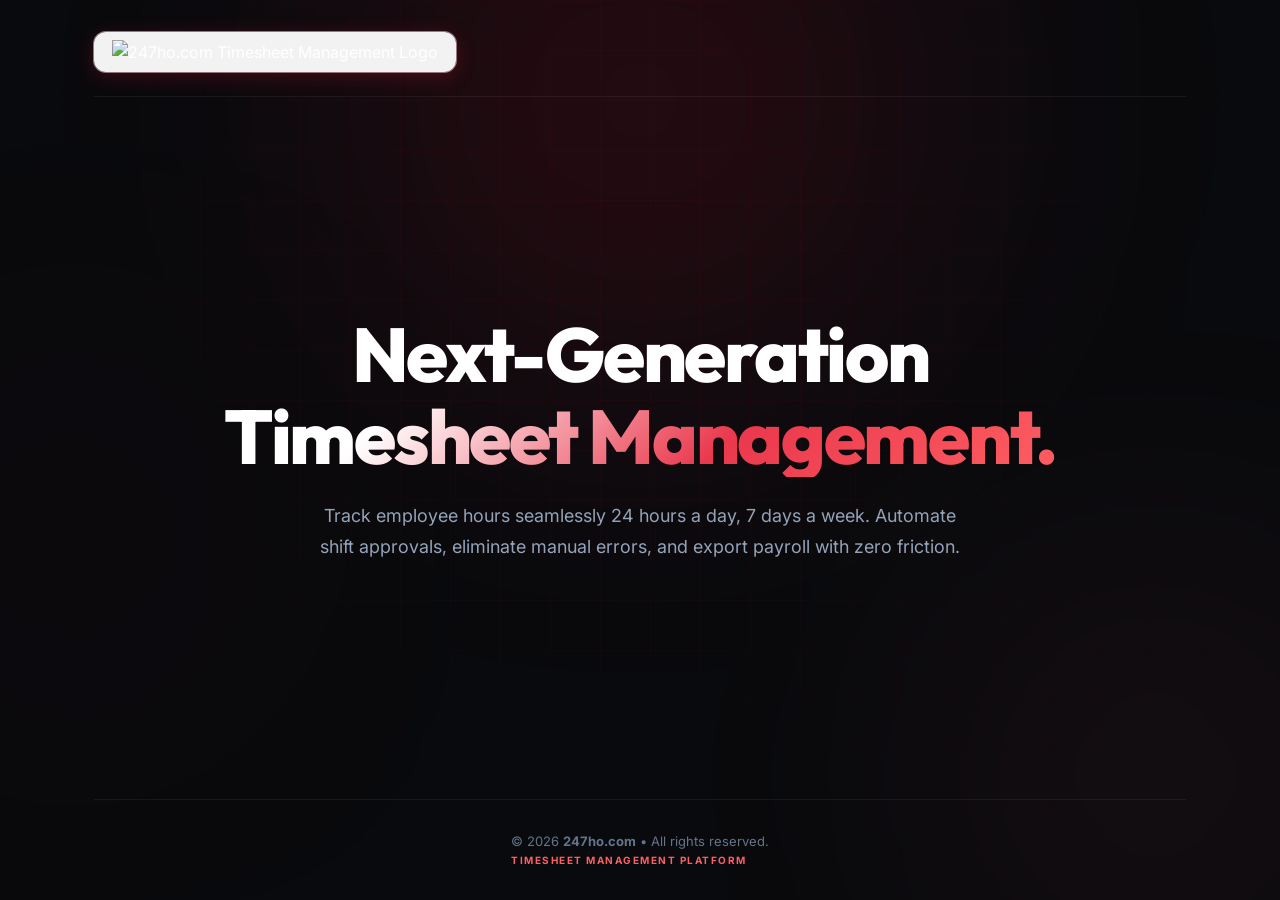
==== index.html @ 97508dcb "Update index.html" ====
<!DOCTYPE html>
<html lang="en">

<head>
  <meta charset="UTF-8" />
  <meta name="viewport" content="width=device-width, initial-scale=1.0" />
  <meta name="description"
    content="247ho.com - Modern 24/7 Timesheet Management and Automated Time Tracking Platform. Coming Soon." />
  <title>247ho.com | 24/7 Timesheet Management</title>

  <!-- Google Fonts: Outfit & Inter -->
  <link rel="preconnect" href="https://fonts.googleapis.com">
  <link rel="preconnect" href="https://fonts.gstatic.com" crossorigin>
  <link
    href="https://fonts.googleapis.com/css2?family=Inter:wght@400;500;600;700&family=Outfit:wght@500;600;700;800;900&display=swap"
    rel="stylesheet">

  <link rel="stylesheet" href="style.css" />
</head>

<body>

  <!-- Ambient Glowing Background & Grid -->
  <div class="background" aria-hidden="true">
    <div class="glow glow-1"></div>
    <div class="glow glow-2"></div>
    <div class="glow glow-3"></div>
    <div class="grid"></div>
  </div>

  <main class="container">

    <!-- Header / Brand Logo -->
    <header class="header">
      <div class="logo-container">
        <img src="Logo.png" alt="247ho.com Timesheet Management Logo" class="brand-logo-img" />
      </div>
    </header>

    <!-- Hero Content -->
    <section class="hero">
      <h1>
        Next-Generation <br />
        <span class="gradient-text">Timesheet Management.</span>
      </h1>

      <p class="description">
        Track employee hours seamlessly 24 hours a day, 7 days a week. Automate shift approvals, eliminate manual
        errors, and export payroll with zero friction.
      </p>

    </section>

    <!-- Footer -->
    <footer>
      <div class="footer-brand">
        <p>© 2026 <strong>247ho.com</strong> • All rights reserved.</p>
        <span class="footer-tagline">TIMESHEET MANAGEMENT PLATFORM</span>
      </div>
    </footer>

  </main>
</body>

</html>
---- style.css ----
@import url('https://fonts.googleapis.com/css2?family=Inter:wght@400;500;600;700&family=Outfit:wght@500;600;700;800;900&display=swap');

:root {
  /* Brand Color System derived from 247HQ Logo */
  --primary-red: #E51937;
  --dark-red: #B80C22;
  --bright-red: #FF2E4D;
  --coral-gradient-start: #D31027;
  --coral-gradient-mid: #EA384D;
  --coral-gradient-end: #FF5E62;

  /* Theme Colors */
  --bg-main: #090A0D;
  --bg-card: rgba(18, 20, 26, 0.75);
  --bg-card-hover: rgba(28, 31, 40, 0.85);
  --border-subtle: rgba(229, 25, 55, 0.2);
  --border-glow: rgba(255, 94, 98, 0.4);

  --text-main: #FFFFFF;
  --text-muted: #94A3B8;
  --text-subtle: #64748B;

  /* Typography */
  --font-heading: 'Outfit', -apple-system, BlinkMacSystemFont, sans-serif;
  --font-body: 'Inter', -apple-system, BlinkMacSystemFont, sans-serif;
}

* {
  margin: 0;
  padding: 0;
  box-sizing: border-box;
}

html,
body {
  width: 100%;
  min-height: 100%;
}

body {
  font-family: var(--font-body);
  background-color: var(--bg-main);
  color: var(--text-main);
  overflow-x: hidden;
  line-height: 1.5;
  -webkit-font-smoothing: antialiased;
}

/* ==========================================================================
   Background Animation & Ambient Glow Effects
   ========================================================================== */

.background {
  position: fixed;
  inset: 0;
  z-index: 0;
  overflow: hidden;
  pointer-events: none;
}

.grid {
  position: absolute;
  inset: 0;
  background-image:
    linear-gradient(rgba(229, 25, 55, 0.04) 1px, transparent 1px),
    linear-gradient(90deg, rgba(229, 25, 55, 0.04) 1px, transparent 1px);
  background-size: 50px 50px;
  mask-image: radial-gradient(circle at 50% 30%, black 20%, transparent 80%);
  -webkit-mask-image: radial-gradient(circle at 50% 30%, black 20%, transparent 80%);
}

.glow {
  position: absolute;
  border-radius: 50%;
  filter: blur(140px);
  pointer-events: none;
}

.glow-1 {
  width: 600px;
  height: 600px;
  background: radial-gradient(circle, rgba(229, 25, 55, 0.28) 0%, rgba(211, 16, 39, 0.05) 70%);
  top: -200px;
  left: 50%;
  transform: translateX(-50%);
  animation: pulseGlow 8s ease-in-out infinite alternate;
}

.glow-2 {
  width: 450px;
  height: 450px;
  background: radial-gradient(circle, rgba(255, 94, 98, 0.18) 0%, transparent 70%);
  right: -100px;
  bottom: -100px;
}

.glow-3 {
  width: 350px;
  height: 350px;
  background: radial-gradient(circle, rgba(184, 12, 34, 0.15) 0%, transparent 70%);
  left: -100px;
  top: 40%;
}

@keyframes pulseGlow {
  0% {
    transform: translateX(-50%) scale(1);
    opacity: 0.8;
  }

  100% {
    transform: translateX(-50%) scale(1.15);
    opacity: 1;
  }
}

/* ==========================================================================
   Layout Container
   ========================================================================== */

.container {
  position: relative;
  z-index: 1;
  min-height: 100vh;
  max-width: 1140px;
  margin: 0 auto;
  padding: 32px 24px;
  display: flex;
  flex-direction: column;
}

/* ==========================================================================
   Header & Logo Integration
   ========================================================================== */

.header {
  display: flex;
  align-items: center;
  justify-content: space-between;
  padding-bottom: 24px;
  border-bottom: 1px solid rgba(255, 255, 255, 0.06);
}

.logo-container {
  display: flex;
  align-items: center;
  background: rgba(255, 255, 255, 0.95);
  padding: 8px 18px;
  border-radius: 12px;
  box-shadow: 0 4px 20px rgba(229, 25, 55, 0.25), 0 0 0 1px rgba(255, 255, 255, 0.5);
  transition: transform 0.2s ease, box-shadow 0.2s ease;
}

.logo-container:hover {
  transform: translateY(-1px);
  box-shadow: 0 8px 25px rgba(229, 25, 55, 0.35), 0 0 0 1px rgba(255, 255, 255, 0.8);
}

.brand-logo-img {
  max-height: 38px;
  width: auto;
  object-fit: contain;
  display: block;
}

.header-badge {
  display: inline-flex;
  align-items: center;
  gap: 8px;
  padding: 6px 14px;
  background: rgba(229, 25, 55, 0.1);
  border: 1px solid var(--border-subtle);
  border-radius: 100px;
  font-size: 13px;
  font-weight: 600;
  color: var(--coral-gradient-end);
  letter-spacing: 0.02em;
}

.pulse-dot {
  width: 8px;
  height: 8px;
  background-color: var(--primary-red);
  border-radius: 50%;
  box-shadow: 0 0 10px var(--primary-red);
  animation: pulseDot 1.5s infinite;
}

@keyframes pulseDot {

  0%,
  100% {
    transform: scale(1);
    opacity: 1;
  }

  50% {
    transform: scale(1.3);
    opacity: 0.5;
  }
}

/* ==========================================================================
   Hero Section
   ========================================================================== */

.hero {
  flex: 1;
  display: flex;
  flex-direction: column;
  align-items: center;
  justify-content: center;
  text-align: center;
  padding: 60px 0 40px 0;
}

.status-pill {
  display: inline-flex;
  align-items: center;
  gap: 10px;
  padding: 8px 20px;
  border-radius: 100px;
  background: rgba(255, 255, 255, 0.03);
  border: 1px solid var(--border-subtle);
  backdrop-filter: blur(12px);
  -webkit-backdrop-filter: blur(12px);
  color: var(--text-muted);
  font-size: 14px;
  font-weight: 500;
  margin-bottom: 32px;
  transition: border-color 0.3s ease;
}

.status-pill:hover {
  border-color: var(--border-glow);
}

.status-pill .arrow {
  color: var(--coral-gradient-end);
  transition: transform 0.2s ease;
}

.status-pill:hover .arrow {
  transform: translateX(4px);
}

/* Headings */

h1 {
  font-family: var(--font-heading);
  max-width: 900px;
  font-size: clamp(42px, 6vw, 76px);
  font-weight: 800;
  line-height: 1.08;
  letter-spacing: -0.03em;
  margin-bottom: 24px;
}

.gradient-text {
  background: linear-gradient(135deg, #FFFFFF 20%, var(--coral-gradient-mid) 60%, var(--coral-gradient-end) 100%);
  -webkit-background-clip: text;
  background-clip: text;
  -webkit-text-fill-color: transparent;
  display: inline-block;
}

.description {
  max-width: 640px;
  font-size: 18px;
  color: var(--text-muted);
  line-height: 1.7;
  margin-bottom: 40px;
}

/* ==========================================================================
   Interactive Live Punch-Clock Preview Widget
   ========================================================================== */

.interactive-preview-card {
  width: 100%;
  max-width: 680px;
  background: var(--bg-card);
  border: 1px solid var(--border-subtle);
  border-radius: 20px;
  padding: 24px 28px;
  backdrop-filter: blur(20px);
  -webkit-backdrop-filter: blur(20px);
  box-shadow: 0 20px 50px rgba(0, 0, 0, 0.5), inset 0 1px 1px rgba(255, 255, 255, 0.1);
  margin-bottom: 48px;
  text-align: left;
  transition: border-color 0.3s ease, box-shadow 0.3s ease;
}

.interactive-preview-card:hover {
  border-color: var(--border-glow);
  box-shadow: 0 25px 60px rgba(229, 25, 55, 0.15), inset 0 1px 1px rgba(255, 255, 255, 0.15);
}

.card-header {
  display: flex;
  align-items: center;
  justify-content: space-between;
  margin-bottom: 20px;
  padding-bottom: 14px;
  border-bottom: 1px solid rgba(255, 255, 255, 0.08);
}

.card-title {
  display: flex;
  align-items: center;
  gap: 10px;
  font-family: var(--font-heading);
  font-weight: 700;
  font-size: 15px;
  color: #FFFFFF;
  letter-spacing: 0.03em;
  text-transform: uppercase;
}

.live-indicator {
  width: 10px;
  height: 10px;
  background-color: #22c55e;
  border-radius: 50%;
  box-shadow: 0 0 10px #22c55e;
}

.current-time-display {
  font-family: monospace;
  font-size: 14px;
  color: var(--coral-gradient-end);
  background: rgba(229, 25, 55, 0.12);
  padding: 4px 10px;
  border-radius: 6px;
  border: 1px solid rgba(229, 25, 55, 0.25);
  font-weight: 600;
}

.timer-widget {
  display: flex;
  align-items: center;
  justify-content: space-between;
  margin-bottom: 16px;
  flex-wrap: wrap;
  gap: 16px;
}

.time-counter {
  font-family: var(--font-heading);
  font-size: 44px;
  font-weight: 800;
  letter-spacing: -0.02em;
  color: #FFFFFF;
  line-height: 1;
}

.timer-label {
  font-size: 11px;
  font-weight: 700;
  letter-spacing: 0.12em;
  color: var(--text-subtle);
  margin-top: 4px;
}

.pulse-button {
  display: inline-flex;
  align-items: center;
  gap: 8px;
  background: linear-gradient(135deg, var(--coral-gradient-start), var(--coral-gradient-mid));
  color: #FFFFFF;
  border: none;
  padding: 12px 22px;
  border-radius: 12px;
  font-family: var(--font-body);
  font-weight: 600;
  font-size: 14px;
  cursor: pointer;
  box-shadow: 0 4px 15px rgba(229, 25, 55, 0.4);
  transition: transform 0.2s ease, box-shadow 0.2s ease;
}

.pulse-button:hover {
  transform: translateY(-2px);
  box-shadow: 0 8px 25px rgba(229, 25, 55, 0.6);
}

.pulse-button:active {
  transform: translateY(0);
}

.timesheet-bar-bg {
  width: 100%;
  height: 8px;
  background: rgba(255, 255, 255, 0.08);
  border-radius: 10px;
  overflow: hidden;
  margin-bottom: 16px;
}

.timesheet-bar-fill {
  width: 78%;
  height: 100%;
  background: linear-gradient(90deg, var(--coral-gradient-start), var(--coral-gradient-end));
  border-radius: 10px;
  box-shadow: 0 0 12px var(--primary-red);
}

.card-footer-stats {
  display: flex;
  align-items: center;
  justify-content: space-between;
  font-size: 13px;
  color: var(--text-muted);
  flex-wrap: wrap;
  gap: 10px;
}

/* ==========================================================================
   Countdown Timer Section
   ========================================================================== */

.countdown-section {
  margin-bottom: 44px;
  text-align: center;
}

.countdown-title {
  font-family: var(--font-heading);
  font-size: 12px;
  font-weight: 700;
  letter-spacing: 0.2em;
  color: var(--coral-gradient-end);
  margin-bottom: 16px;
}

.countdown {
  display: inline-flex;
  align-items: center;
  gap: 12px;
  background: rgba(255, 255, 255, 0.02);
  border: 1px solid var(--border-subtle);
  padding: 16px 28px;
  border-radius: 18px;
  backdrop-filter: blur(10px);
}

.time-box {
  display: flex;
  flex-direction: column;
  align-items: center;
  min-width: 65px;
}

.time-box span {
  font-family: var(--font-heading);
  font-size: 36px;
  font-weight: 800;
  color: #FFFFFF;
  line-height: 1;
}

.time-box small {
  font-size: 11px;
  font-weight: 600;
  letter-spacing: 0.1em;
  color: var(--text-subtle);
  text-transform: uppercase;
  margin-top: 6px;
}

.separator {
  font-size: 28px;
  font-weight: 700;
  color: var(--coral-gradient-mid);
  transform: translateY(-8px);
  opacity: 0.8;
}

/* ==========================================================================
   CTA Form Section
   ========================================================================== */

.cta-wrapper {
  width: 100%;
  max-width: 580px;
  margin-bottom: 60px;
}

.email-form {
  display: flex;
  flex-direction: column;
  gap: 16px;
}

.input-group {
  display: flex;
  background: rgba(255, 255, 255, 0.04);
  border: 1px solid rgba(255, 255, 255, 0.12);
  padding: 6px;
  border-radius: 16px;
  transition: border-color 0.3s ease, box-shadow 0.3s ease;
}

.input-group:focus-within {
  border-color: var(--coral-gradient-mid);
  box-shadow: 0 0 0 4px rgba(229, 25, 55, 0.2);
}

.input-group input {
  flex: 1;
  background: transparent;
  border: none;
  padding: 14px 18px;
  color: #FFFFFF;
  font-family: var(--font-body);
  font-size: 15px;
  outline: none;
}

.input-group input::placeholder {
  color: var(--text-subtle);
}

.button-primary {
  display: inline-flex;
  align-items: center;
  gap: 10px;
  background: linear-gradient(135deg, var(--coral-gradient-start) 0%, var(--coral-gradient-end) 100%);
  color: #FFFFFF;
  border: none;
  padding: 14px 26px;
  border-radius: 12px;
  font-family: var(--font-body);
  font-size: 15px;
  font-weight: 700;
  cursor: pointer;
  white-space: nowrap;
  box-shadow: 0 4px 20px rgba(229, 25, 55, 0.35);
  transition: transform 0.2s ease, box-shadow 0.2s ease;
}

.button-primary:hover {
  transform: translateY(-2px);
  box-shadow: 0 8px 30px rgba(229, 25, 55, 0.5);
}

.button-primary .btn-arrow {
  font-size: 18px;
  transition: transform 0.2s ease;
}

.button-primary:hover .btn-arrow {
  transform: translateX(4px);
}

.role-selector {
  display: flex;
  align-items: center;
  justify-content: center;
  gap: 18px;
  font-size: 13px;
  color: var(--text-muted);
  flex-wrap: wrap;
  margin-top: 4px;
}

.role-selector label {
  display: flex;
  align-items: center;
  gap: 6px;
  cursor: pointer;
}

.role-selector input[type="radio"] {
  accent-color: var(--primary-red);
}

.form-success-msg {
  background: rgba(34, 197, 94, 0.1);
  border: 1px solid rgba(34, 197, 94, 0.3);
  color: #4ade80;
  padding: 16px 20px;
  border-radius: 12px;
  font-size: 15px;
  text-align: center;
}

.subtext {
  font-size: 13px;
  color: var(--text-subtle);
  margin-top: 14px;
}

/* ==========================================================================
   Features Grid
   ========================================================================== */

.features-grid {
  display: grid;
  grid-template-columns: repeat(3, 1fr);
  gap: 20px;
  width: 100%;
  max-width: 1000px;
  margin-top: 20px;
}

.feature-card {
  background: rgba(255, 255, 255, 0.02);
  border: 1px solid rgba(255, 255, 255, 0.06);
  border-radius: 16px;
  padding: 24px;
  text-align: left;
  transition: transform 0.3s ease, border-color 0.3s ease, background 0.3s ease;
}

.feature-card:hover {
  transform: translateY(-4px);
  background: rgba(255, 255, 255, 0.04);
  border-color: var(--border-subtle);
}

.feature-icon {
  font-size: 28px;
  margin-bottom: 14px;
  background: rgba(229, 25, 55, 0.1);
  width: 48px;
  height: 48px;
  display: flex;
  align-items: center;
  justify-content: center;
  border-radius: 12px;
  border: 1px solid var(--border-subtle);
}

.feature-card h3 {
  font-family: var(--font-heading);
  font-size: 17px;
  font-weight: 700;
  color: #FFFFFF;
  margin-bottom: 8px;
}

.feature-card p {
  font-size: 14px;
  color: var(--text-muted);
  line-height: 1.6;
}

/* ==========================================================================
   Footer
   ========================================================================== */

footer {
  display: flex;
  align-items: center;
  justify-content: center;
  padding-top: 32px;
  margin-top: auto;
  border-top: 1px solid rgba(255, 255, 255, 0.06);
  font-size: 13px;
  color: var(--text-subtle);
}

.footer-brand p {
  margin-bottom: 2px;
}

.footer-tagline {
  font-size: 10px;
  font-weight: 700;
  letter-spacing: 0.15em;
  color: var(--coral-gradient-end);
  display: block;
}

.socials {
  display: flex;
  align-items: center;
  gap: 20px;
}

.socials a {
  color: var(--text-muted);
  text-decoration: none;
  font-size: 16px;
  transition: color 0.2s ease, transform 0.2s ease;
}

.socials a:hover {
  color: var(--coral-gradient-end);
  transform: translateY(-2px);
}

/* ==========================================================================
   Responsive Breakpoints
   ========================================================================== */

@media (max-width: 900px) {
  .features-grid {
    grid-template-columns: 1fr;
  }
}

@media (max-width: 640px) {
  .container {
    padding: 20px 16px;
  }

  .header {
    flex-direction: column;
    gap: 16px;
    align-items: flex-start;
  }

  .hero {
    padding: 40px 0;
  }

  h1 {
    font-size: 36px;
  }

  .description {
    font-size: 15px;
  }

  .input-group {
    flex-direction: column;
    padding: 8px;
    background: transparent;
    border: none;
  }

  .input-group input {
    background: rgba(255, 255, 255, 0.06);
    border: 1px solid rgba(255, 255, 255, 0.12);
    border-radius: 12px;
    margin-bottom: 10px;
  }

  .button-primary {
    justify-content: center;
    width: 100%;
  }

  .interactive-preview-card {
    padding: 18px 16px;
  }

  .time-counter {
    font-size: 32px;
  }

  .countdown {
    padding: 12px 16px;
    gap: 6px;
  }

  .time-box {
    min-width: 48px;
  }

  .time-box span {
    font-size: 24px;
  }

  footer {
    flex-direction: column;
    gap: 16px;
    text-align: center;
  }
}
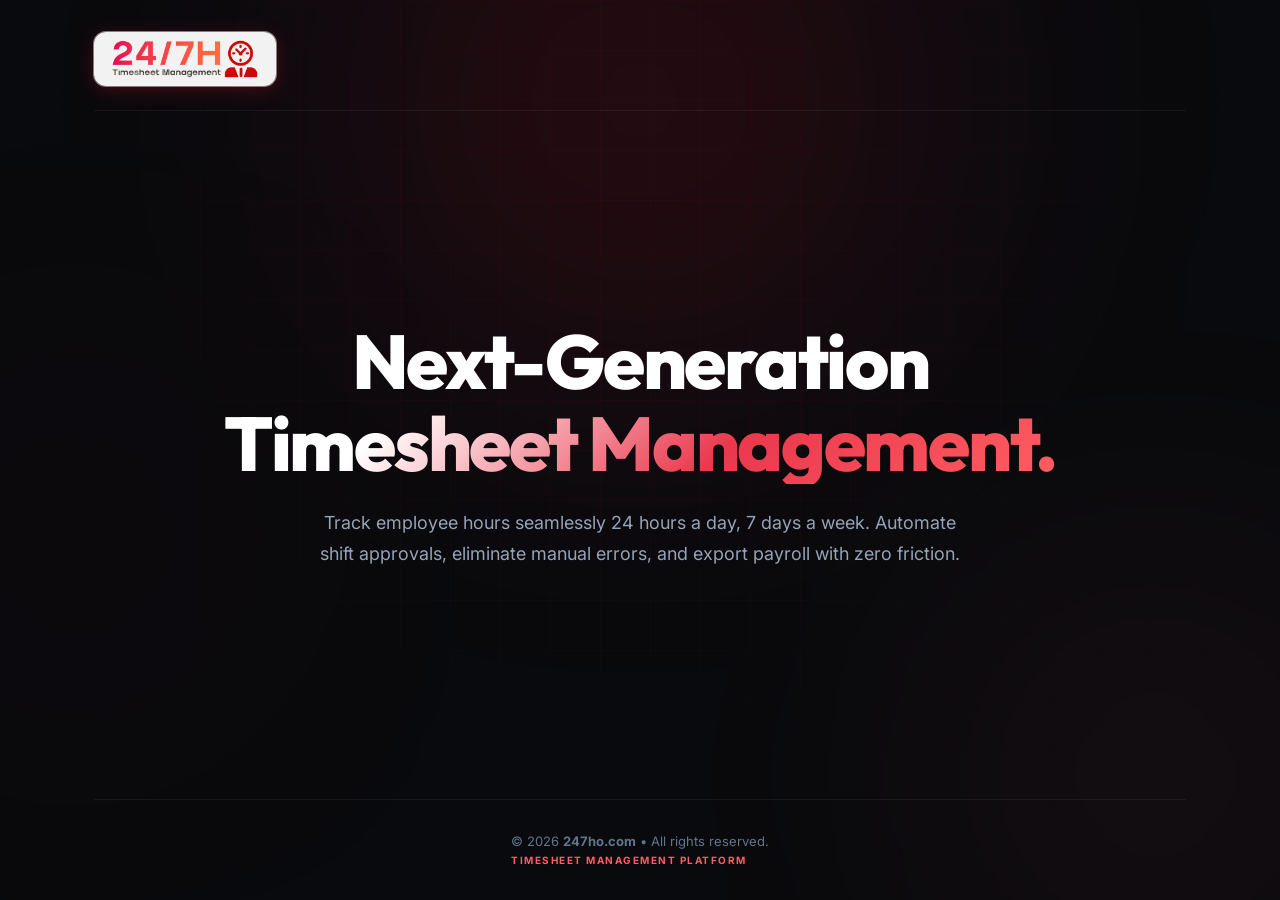
==== commit cc2bee52: "Update logo image filename in index.html" ====
--- a/index.html
+++ b/index.html
@@ -33,7 +33,7 @@
     <!-- Header / Brand Logo -->
     <header class="header">
       <div class="logo-container">
-        <img src="Logo.png" alt="247ho.com Timesheet Management Logo" class="brand-logo-img" />
+        <img src="logo.png" alt="247ho.com Timesheet Management Logo" class="brand-logo-img" />
       </div>
     </header>
 
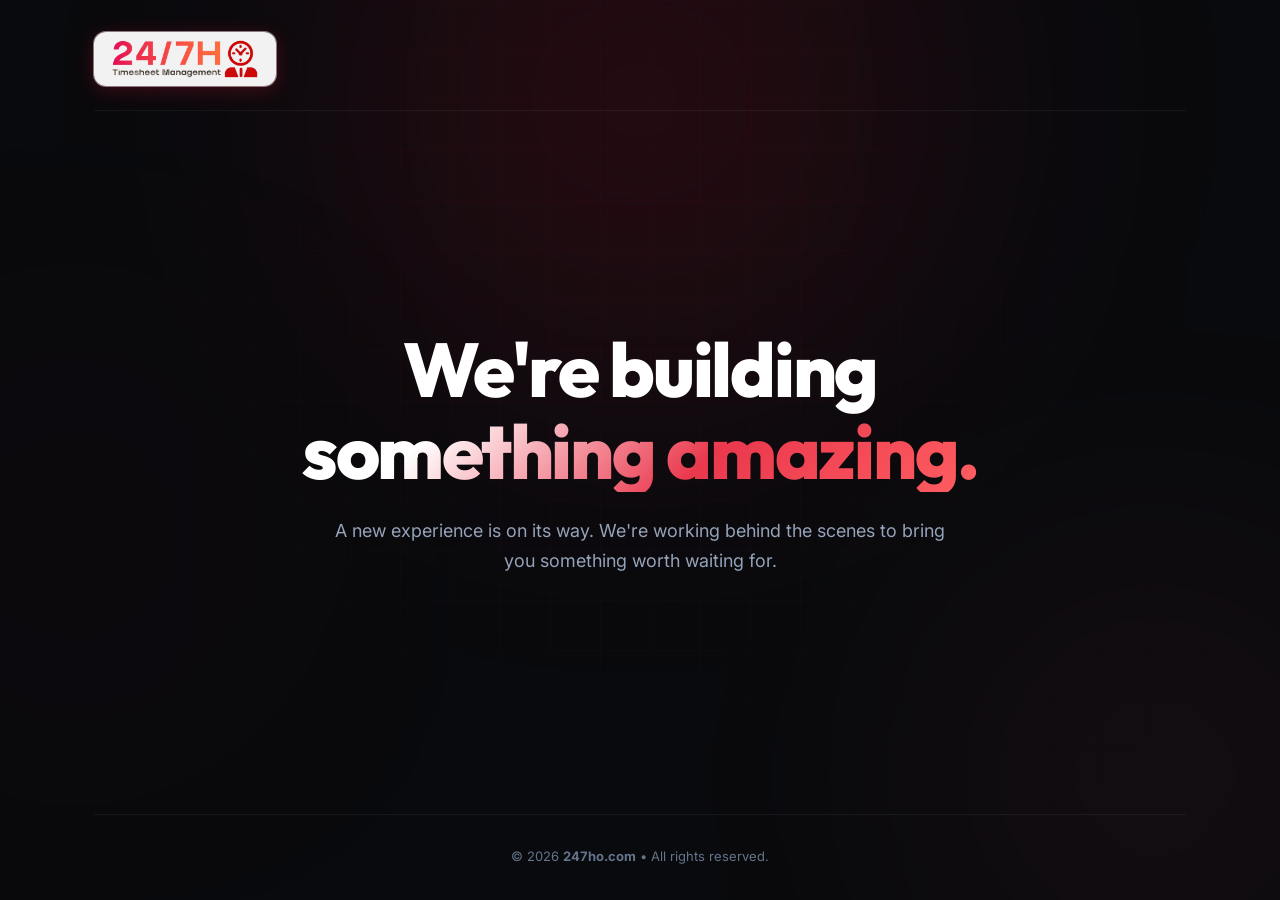
==== commit 408fde42: "Update index.html" ====
--- a/index.html
+++ b/index.html
@@ -5,8 +5,8 @@
   <meta charset="UTF-8" />
   <meta name="viewport" content="width=device-width, initial-scale=1.0" />
   <meta name="description"
-    content="247ho.com - Modern 24/7 Timesheet Management and Automated Time Tracking Platform. Coming Soon." />
-  <title>247ho.com | 24/7 Timesheet Management</title>
+    content="247ho.com - Modern 24/7 Coming Soon." />
+  <title>247ho.com | 24/7</title>
 
   <!-- Google Fonts: Outfit & Inter -->
   <link rel="preconnect" href="https://fonts.googleapis.com">
@@ -33,20 +33,19 @@
     <!-- Header / Brand Logo -->
     <header class="header">
       <div class="logo-container">
-        <img src="logo.png" alt="247ho.com Timesheet Management Logo" class="brand-logo-img" />
+        <img src="logo.png" alt="247ho.com Logo" class="brand-logo-img" />
       </div>
     </header>
 
     <!-- Hero Content -->
     <section class="hero">
       <h1>
-        Next-Generation <br />
-        <span class="gradient-text">Timesheet Management.</span>
+        We're building <br />
+        <span class="gradient-text">something amazing.</span>
       </h1>
 
       <p class="description">
-        Track employee hours seamlessly 24 hours a day, 7 days a week. Automate shift approvals, eliminate manual
-        errors, and export payroll with zero friction.
+        A new experience is on its way. We're working behind the scenes to bring you something worth waiting for.
       </p>
 
     </section>
@@ -55,7 +54,6 @@
     <footer>
       <div class="footer-brand">
         <p>© 2026 <strong>247ho.com</strong> • All rights reserved.</p>
-        <span class="footer-tagline">TIMESHEET MANAGEMENT PLATFORM</span>
       </div>
     </footer>
 
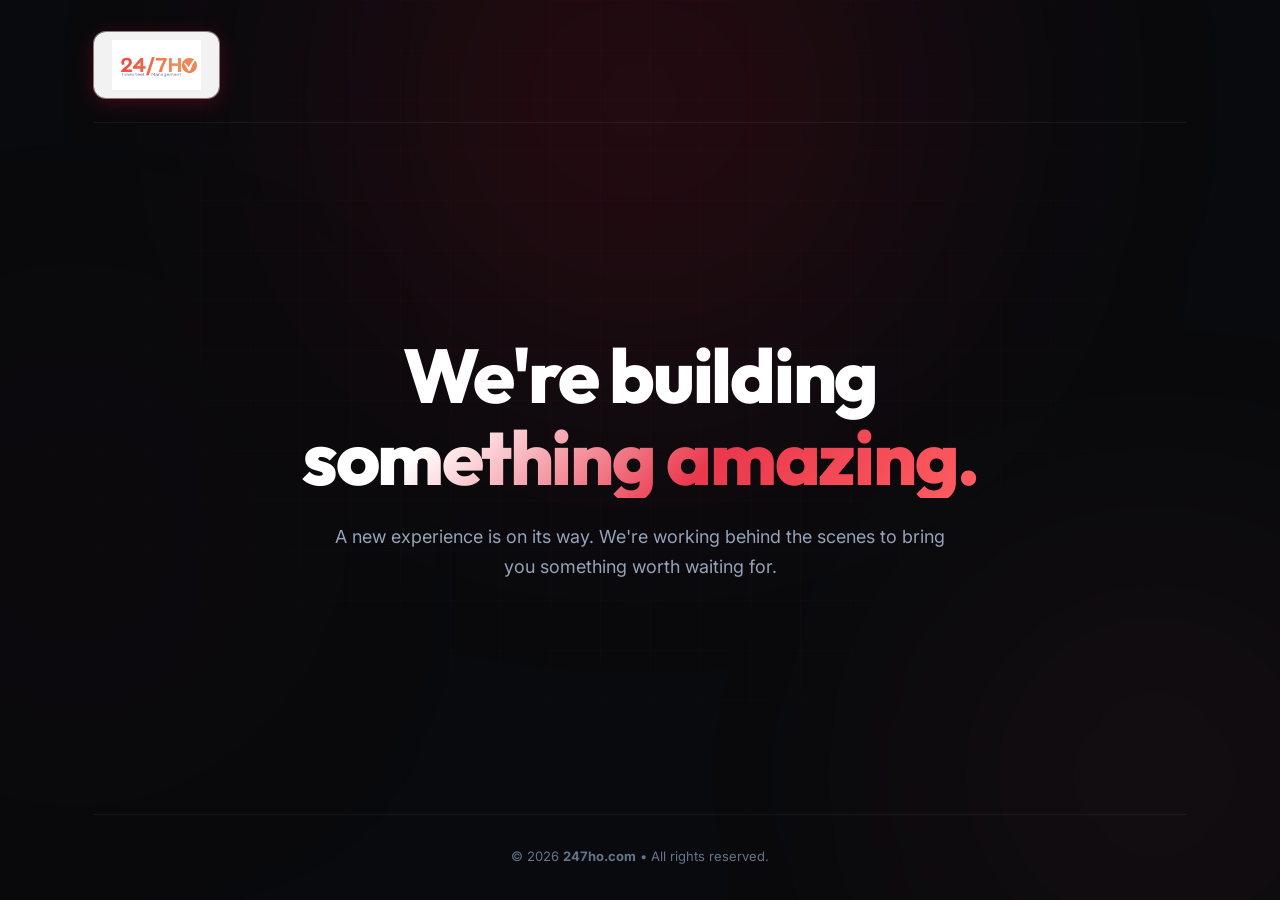
==== commit be97ab94: "Change logo image source in index.html" ====
--- a/index.html
+++ b/index.html
@@ -33,7 +33,7 @@
     <!-- Header / Brand Logo -->
     <header class="header">
       <div class="logo-container">
-        <img src="logo.png" alt="247ho.com Logo" class="brand-logo-img" />
+        <img src="WhiteLogo.png" alt="247ho.com Logo" class="brand-logo-img" />
       </div>
     </header>
 
--- a/style.css
+++ b/style.css
@@ -157,7 +157,7 @@
 }
 
 .brand-logo-img {
-  max-height: 38px;
+  max-height: 50px;
   width: auto;
   object-fit: contain;
   display: block;
@@ -769,4 +769,4 @@
     gap: 16px;
     text-align: center;
   }
-}+}
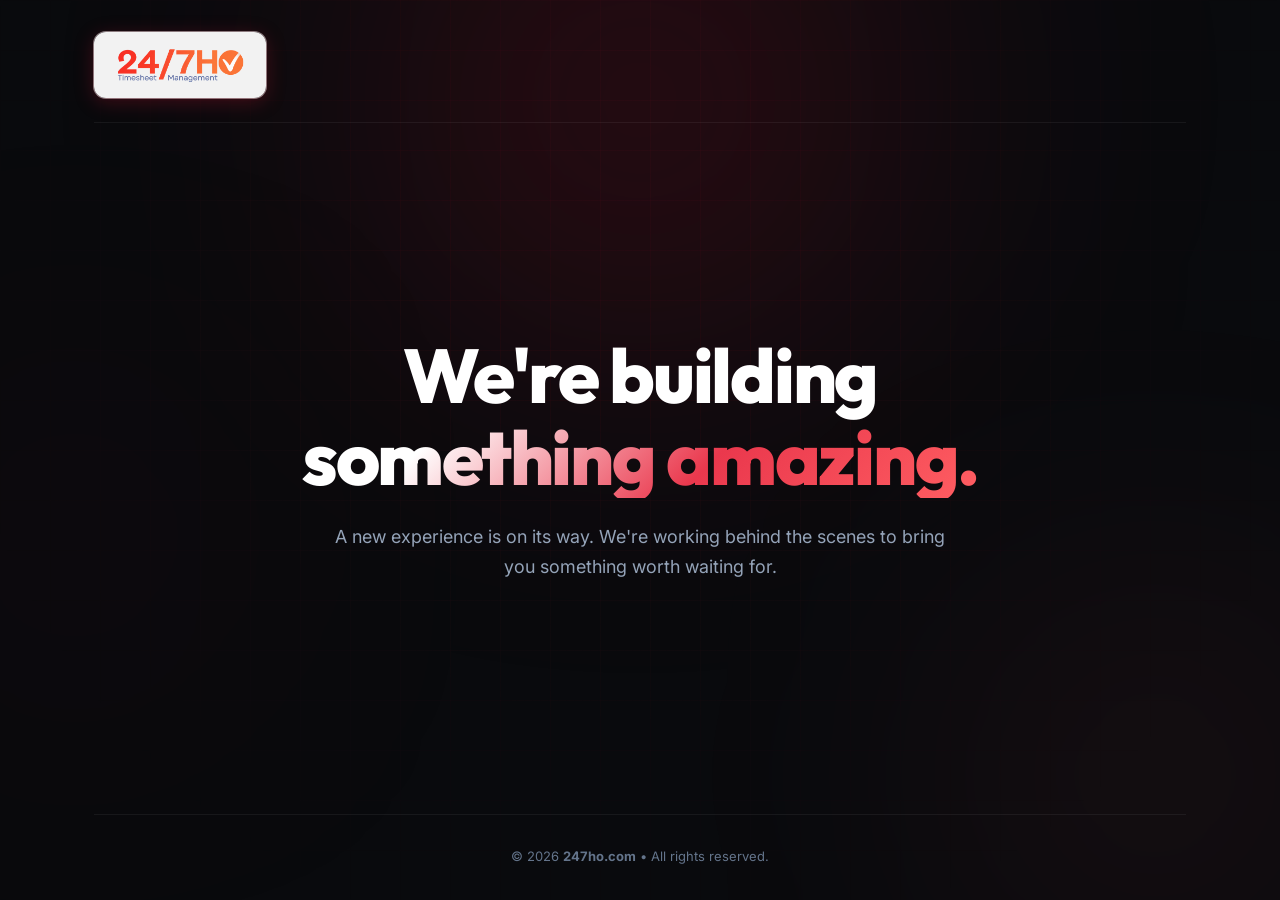
==== commit 17d57531: "Replace WhiteLogo with TransparentLogo in header" ====
--- a/index.html
+++ b/index.html
@@ -33,7 +33,7 @@
     <!-- Header / Brand Logo -->
     <header class="header">
       <div class="logo-container">
-        <img src="WhiteLogo.png" alt="247ho.com Logo" class="brand-logo-img" />
+        <img src="TransparentLogo.png" alt="247ho.com Logo" class="brand-logo-img" />
       </div>
     </header>
 
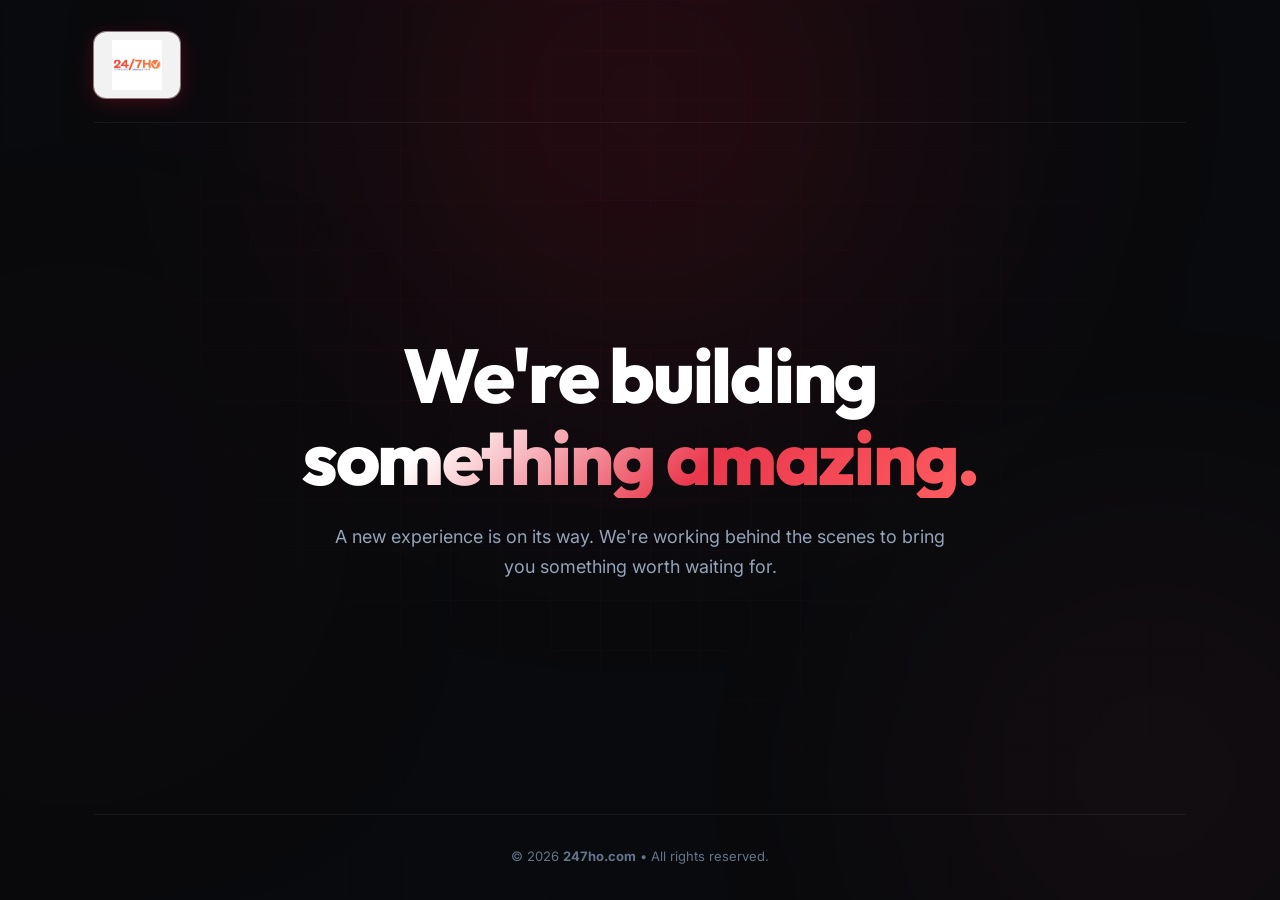
==== commit 48e8eb79: "Update logo image in header section" ====
--- a/index.html
+++ b/index.html
@@ -33,7 +33,7 @@
     <!-- Header / Brand Logo -->
     <header class="header">
       <div class="logo-container">
-        <img src="TransparentLogo.png" alt="247ho.com Logo" class="brand-logo-img" />
+        <img src="247ho-linkedin-full-1000x1000.png" alt="247ho.com Logo" class="brand-logo-img" />
       </div>
     </header>
 
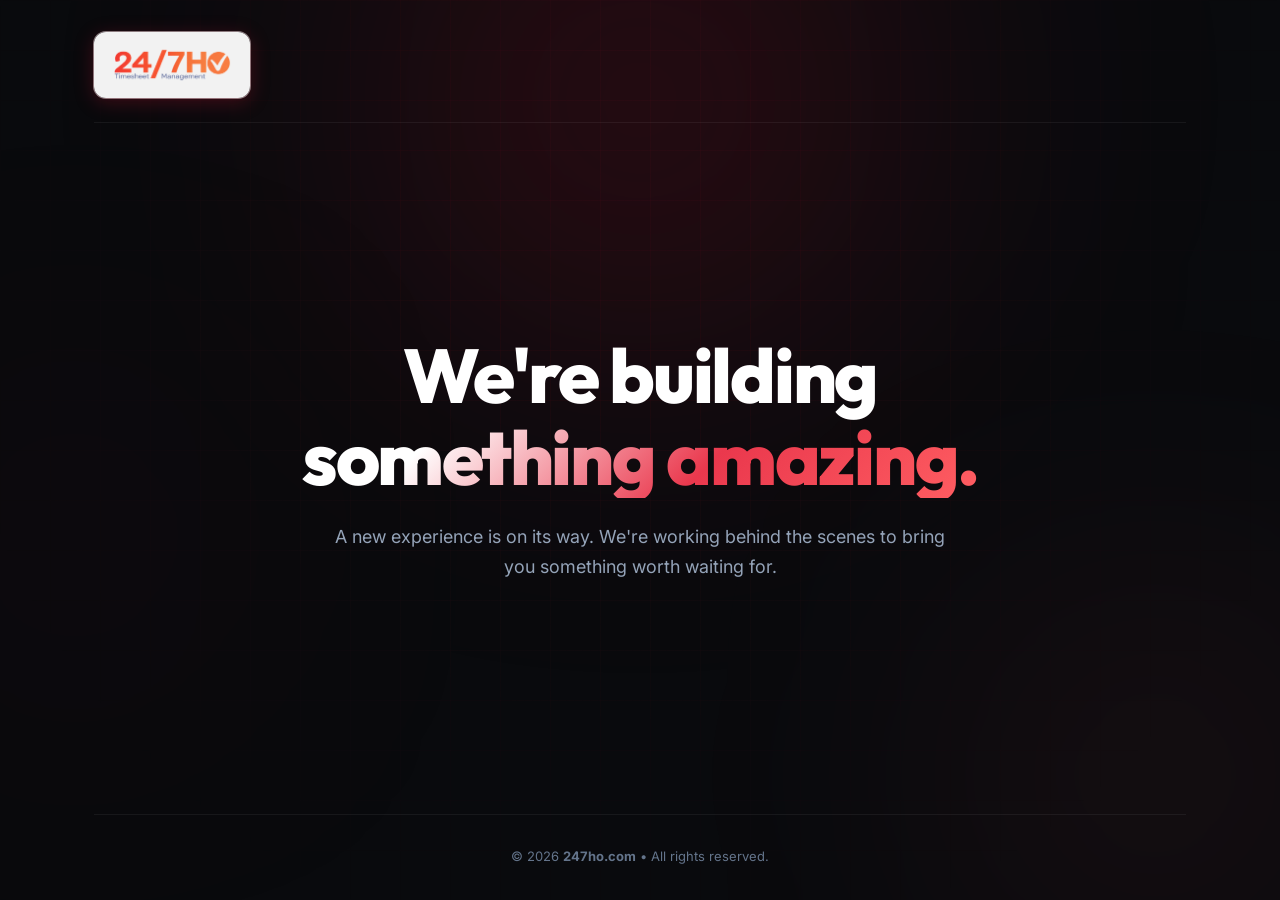
==== commit 272e96e7: "Update logo image source in index.html" ====
--- a/index.html
+++ b/index.html
@@ -33,7 +33,7 @@
     <!-- Header / Brand Logo -->
     <header class="header">
       <div class="logo-container">
-        <img src="247ho-linkedin-full-1000x1000.png" alt="247ho.com Logo" class="brand-logo-img" />
+        <img src="247ho-logo.png" alt="247ho.com Logo" class="brand-logo-img" />
       </div>
     </header>
 
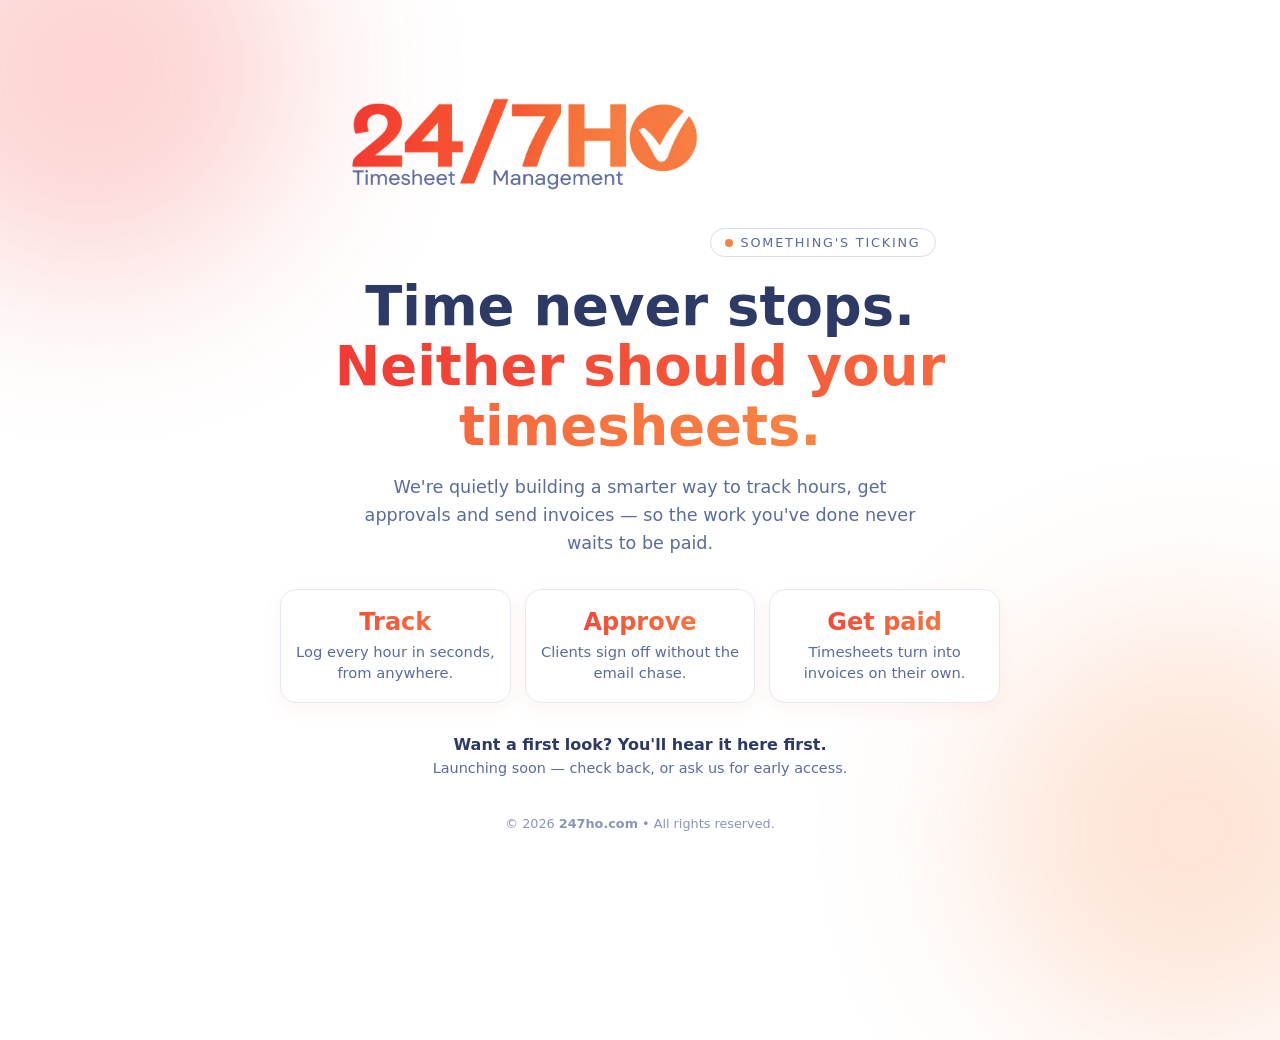
==== commit 579c2845: "Add files via upload" ====
--- a/index.html
+++ b/index.html
@@ -1,63 +1,62 @@
 <!DOCTYPE html>
 <html lang="en">
-
 <head>
-  <meta charset="UTF-8" />
-  <meta name="viewport" content="width=device-width, initial-scale=1.0" />
-  <meta name="description"
-    content="247ho.com - Modern 24/7 Coming Soon." />
-  <title>247ho.com | 24/7</title>
-
-  <!-- Google Fonts: Outfit & Inter -->
-  <link rel="preconnect" href="https://fonts.googleapis.com">
-  <link rel="preconnect" href="https://fonts.gstatic.com" crossorigin>
-  <link
-    href="https://fonts.googleapis.com/css2?family=Inter:wght@400;500;600;700&family=Outfit:wght@500;600;700;800;900&display=swap"
-    rel="stylesheet">
-
-  <link rel="stylesheet" href="style.css" />
+<meta charset="utf-8">
+<meta name="viewport" content="width=device-width, initial-scale=1">
+<title>24/7HO | Timesheet Management — Something's ticking…</title>
+<meta name="description" content="24/7HO is a new way to track time, approve timesheets and get paid. Coming soon.">
+<style>
+:root{--red:#F23A34;--mid:#F7562F;--orange:#F98343;--ink:#5A6B9E;--deep:#2E3A66;--bg:#fff}
+*{box-sizing:border-box;margin:0}
+html,body{height:100%}
+body{font-family:system-ui,-apple-system,"Segoe UI",Roboto,sans-serif;background:var(--bg);color:var(--deep);display:flex;flex-direction:column;align-items:center;justify-content:center;text-align:center;padding:32px 20px;position:relative;overflow-x:hidden}
+body:before,body:after{content:"";position:absolute;border-radius:50%;filter:blur(90px);opacity:.22;z-index:0}
+body:before{width:420px;height:420px;background:var(--red);top:-140px;left:-120px}
+body:after{width:420px;height:420px;background:var(--orange);bottom:-140px;right:-120px}
+main{position:relative;z-index:1;max-width:720px;width:100%}
+.logo{width:min(360px,80%);height:auto;margin-bottom:28px}
+.pill{display:inline-block;font-size:.8rem;letter-spacing:.14em;text-transform:uppercase;color:var(--ink);border:1px solid #d9deee;border-radius:999px;padding:6px 14px;margin-bottom:20px}
+.pill i{display:inline-block;width:8px;height:8px;border-radius:50%;background:var(--orange);margin-right:8px;animation:pulse 1.6s infinite}
+h1{font-size:clamp(2rem,6vw,3.4rem);line-height:1.1;font-weight:800;margin-bottom:16px}
+.grad{background:linear-gradient(90deg,var(--red),var(--orange));-webkit-background-clip:text;background-clip:text;color:transparent}
+.word{display:inline-block;min-width:5.2ch;transition:opacity .35s,transform .35s}
+.word.out{opacity:0;transform:translateY(8px)}
+p.lead{font-size:1.1rem;line-height:1.6;color:var(--ink);max-width:560px;margin:0 auto 32px}
+.cards{display:grid;grid-template-columns:repeat(auto-fit,minmax(170px,1fr));gap:14px;margin-bottom:32px}
+.card{border:1px solid #e6e9f4;border-radius:16px;padding:18px 14px;background:#fff;box-shadow:0 6px 20px rgba(242,58,52,.06)}
+.card b{display:block;font-size:1.5rem;margin-bottom:6px;background:linear-gradient(90deg,var(--red),var(--orange));-webkit-background-clip:text;background-clip:text;color:transparent}
+.card span{font-size:.92rem;color:var(--ink);line-height:1.4}
+.teaser{font-size:1rem;color:var(--deep);font-weight:600;margin-bottom:6px}
+.sub{font-size:.9rem;color:var(--ink)}
+footer{position:relative;z-index:1;margin-top:40px;font-size:.8rem;color:#8a95b8}
+@keyframes pulse{0%,100%{opacity:1;transform:scale(1)}50%{opacity:.4;transform:scale(1.5)}}
+@media (prefers-reduced-motion:reduce){.pill i{animation:none}.word{transition:none}}
+</style>
 </head>
-
 <body>
-
-  <!-- Ambient Glowing Background & Grid -->
-  <div class="background" aria-hidden="true">
-    <div class="glow glow-1"></div>
-    <div class="glow glow-2"></div>
-    <div class="glow glow-3"></div>
-    <div class="grid"></div>
+<main>
+  <img class="logo" src="/247ho-logo.png" alt="24/7HO Timesheet Management">
+  <div class="pill"><i></i>Something's ticking</div>
+  <h1>Time never stops.<br><span class="grad">Neither should your <span class="word" id="word">timesheets</span>.</span></h1>
+  <p class="lead">We're quietly building a smarter way to track hours, get approvals and send invoices — so the work you've done never waits to be paid.</p>
+  <div class="cards">
+    <div class="card"><b>Track</b><span>Log every hour in seconds, from anywhere.</span></div>
+    <div class="card"><b>Approve</b><span>Clients sign off without the email chase.</span></div>
+    <div class="card"><b>Get paid</b><span>Timesheets turn into invoices on their own.</span></div>
   </div>
-
-  <main class="container">
-
-    <!-- Header / Brand Logo -->
-    <header class="header">
-      <div class="logo-container">
-        <img src="247ho-logo.png" alt="247ho.com Logo" class="brand-logo-img" />
-      </div>
-    </header>
-
-    <!-- Hero Content -->
-    <section class="hero">
-      <h1>
-        We're building <br />
-        <span class="gradient-text">something amazing.</span>
-      </h1>
-
-      <p class="description">
-        A new experience is on its way. We're working behind the scenes to bring you something worth waiting for.
-      </p>
-
-    </section>
-
-    <!-- Footer -->
-    <footer>
-      <div class="footer-brand">
-        <p>© 2026 <strong>247ho.com</strong> • All rights reserved.</p>
-      </div>
-    </footer>
-
-  </main>
+  <p class="teaser">Want a first look? You'll hear it here first.</p>
+  <p class="sub">Launching soon — check back, or ask us for early access.</p>
+</main>
+<footer>© 2026 <strong>247ho.com</strong> • All rights reserved.</footer>
+<script>
+(function(){
+  var w=document.getElementById('word'),L=['timesheets','approvals','invoices','payments'],i=0;
+  if(window.matchMedia('(prefers-reduced-motion: reduce)').matches)return;
+  setInterval(function(){
+    w.classList.add('out');
+    setTimeout(function(){i=(i+1)%L.length;w.textContent=L[i];w.classList.remove('out')},350);
+  },2400);
+})();
+</script>
 </body>
-
 </html>
